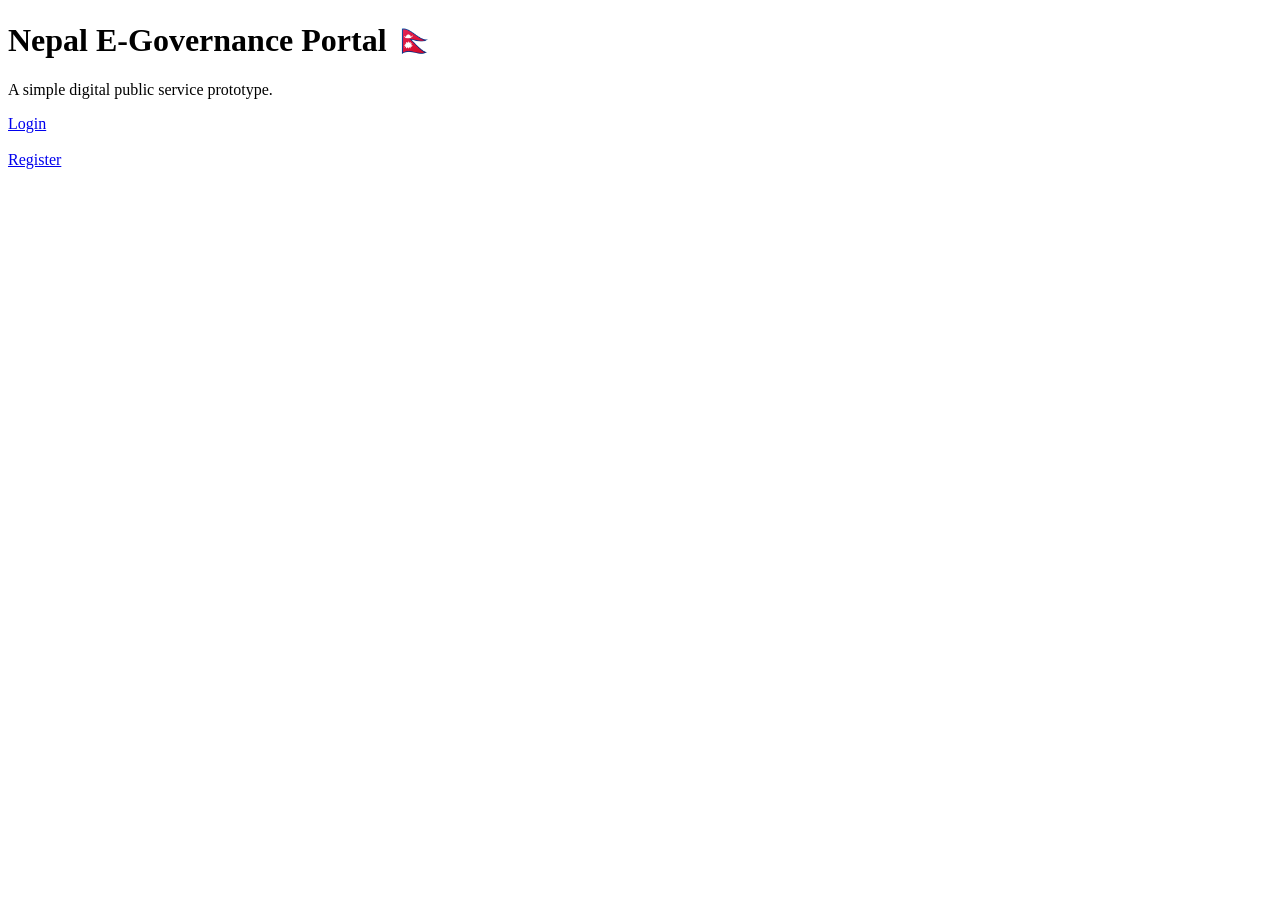
==== templates/index.html @ 8fc8a91c "Initial commit for Nepal E-Governance Portal" ====
<!DOCTYPE html>
<html>
<head>
    <title>Nepal E-Governance Portal</title>
</head>
<body>
    <h1>Nepal E-Governance Portal 🇳🇵</h1>
    <p>A simple digital public service prototype.</p>

    <a href="/login">Login</a><br><br>
    <a href="/register">Register</a>
</body>
</html>
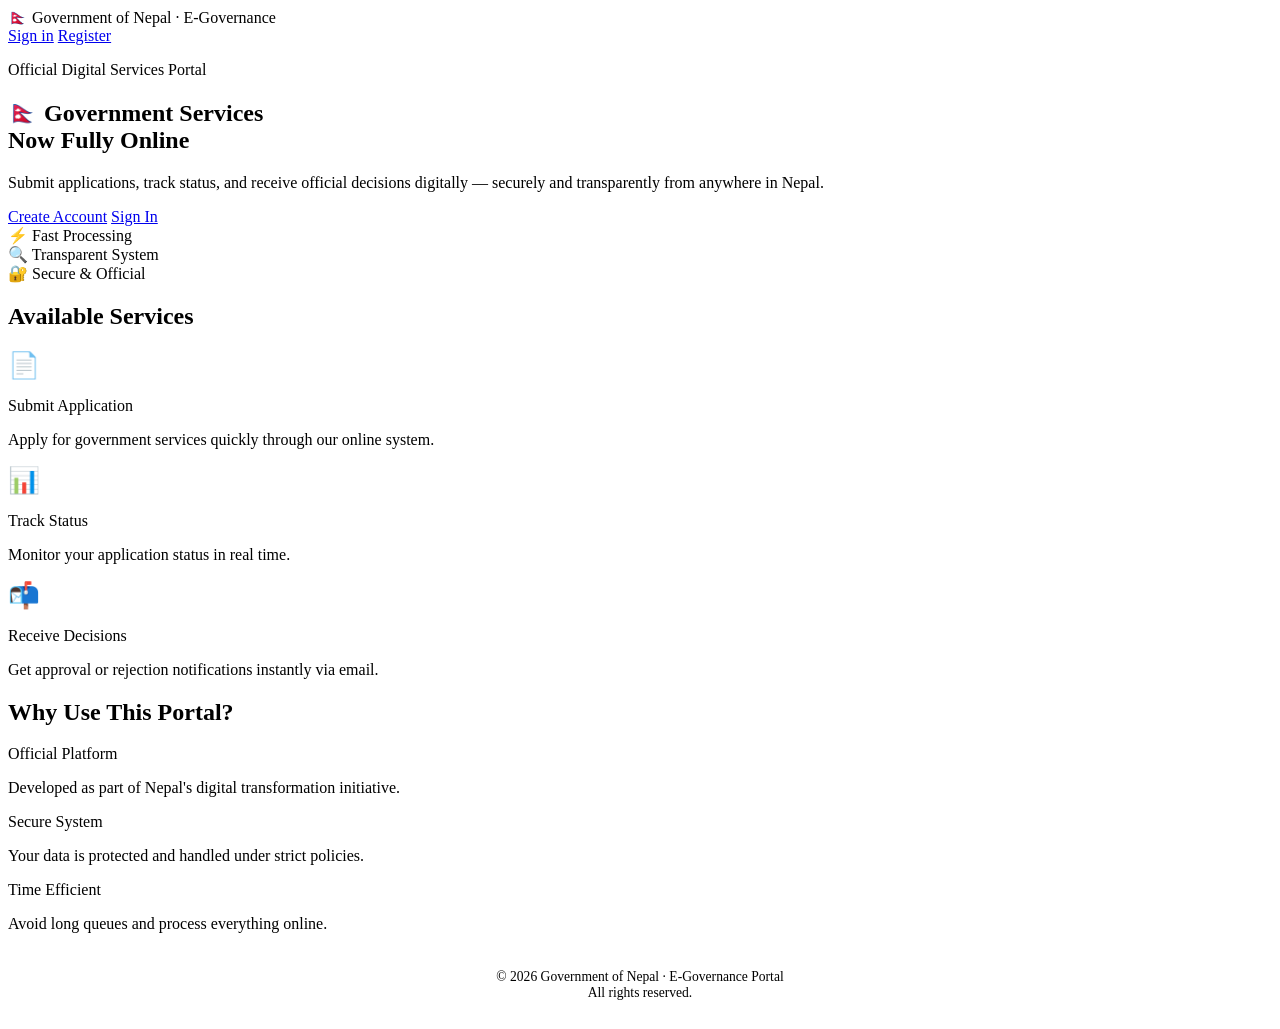
==== commit 928d71d1: "initial commit" ====
--- a/templates/index.html
+++ b/templates/index.html
@@ -1,13 +1,120 @@
 <!DOCTYPE html>
-<html>
+<html lang="en">
 <head>
+    <meta charset="UTF-8">
+    <meta name="viewport" content="width=device-width, initial-scale=1.0">
     <title>Nepal E-Governance Portal</title>
+    <link rel="stylesheet" href="{{ url_for('static', filename='style.css') }}">
 </head>
 <body>
-    <h1>Nepal E-Governance Portal 🇳🇵</h1>
-    <p>A simple digital public service prototype.</p>
 
-    <a href="/login">Login</a><br><br>
-    <a href="/register">Register</a>
+<!-- TOP NAV -->
+<nav class="topnav">
+    <div class="topnav-brand">
+        <span class="topnav-flag">🇳🇵</span>
+        <span class="topnav-name">Government of Nepal · E-Governance</span>
+    </div>
+    <div class="topnav-actions">
+        <a href="/login" class="btn btn-ghost">Sign in</a>
+        <a href="/register" class="btn btn-primary">Register</a>
+    </div>
+</nav>
+
+<!-- HERO -->
+<section class="hero">
+    <p class="hero-eyebrow">Official Digital Services Portal</p>
+
+    <h1 class="hero-title">
+        🇳🇵 Government Services<br>
+        Now Fully Online
+    </h1>
+
+    <p class="hero-subtitle">
+        Submit applications, track status, and receive official decisions digitally — 
+        securely and transparently from anywhere in Nepal.
+    </p>
+
+    <div class="hero-actions">
+        <a href="/register" class="btn btn-primary btn-lg">Create Account</a>
+        <a href="/login" class="btn btn-ghost btn-lg">Sign In</a>
+    </div>
+
+    <div class="hero-pillars">
+        <div class="pillar">⚡ Fast Processing</div>
+        <div class="pillar">🔍 Transparent System</div>
+        <div class="pillar">🔐 Secure & Official</div>
+    </div>
+</section>
+
+<!-- SERVICES -->
+<section class="section">
+    <h2 class="section-title">Available Services</h2>
+
+    <div class="grid-3">
+
+        <div class="card">
+            <div style="font-size:1.6rem;">📄</div>
+            <p class="card-title">Submit Application</p>
+            <p class="card-desc">
+                Apply for government services quickly through our online system.
+            </p>
+        </div>
+
+        <div class="card">
+            <div style="font-size:1.6rem;">📊</div>
+            <p class="card-title">Track Status</p>
+            <p class="card-desc">
+                Monitor your application status in real time.
+            </p>
+        </div>
+
+        <div class="card">
+            <div style="font-size:1.6rem;">📬</div>
+            <p class="card-title">Receive Decisions</p>
+            <p class="card-desc">
+                Get approval or rejection notifications instantly via email.
+            </p>
+        </div>
+
+    </div>
+</section>
+
+<!-- TRUST -->
+<section class="section" style="background:var(--card-bg);">
+    <h2 class="section-title">Why Use This Portal?</h2>
+
+    <div class="grid-3">
+
+        <div class="card">
+            <p class="card-title">Official Platform</p>
+            <p class="card-desc">
+                Developed as part of Nepal's digital transformation initiative.
+            </p>
+        </div>
+
+        <div class="card">
+            <p class="card-title">Secure System</p>
+            <p class="card-desc">
+                Your data is protected and handled under strict policies.
+            </p>
+        </div>
+
+        <div class="card">
+            <p class="card-title">Time Efficient</p>
+            <p class="card-desc">
+                Avoid long queues and process everything online.
+            </p>
+        </div>
+
+    </div>
+</section>
+
+<!-- FOOTER -->
+<footer style="padding:20px;text-align:center;font-size:.85rem;color:var(--text-mid);">
+    © 2026 Government of Nepal · E-Governance Portal  
+    <br>
+    All rights reserved.
+</footer>
+
 </body>
 </html>
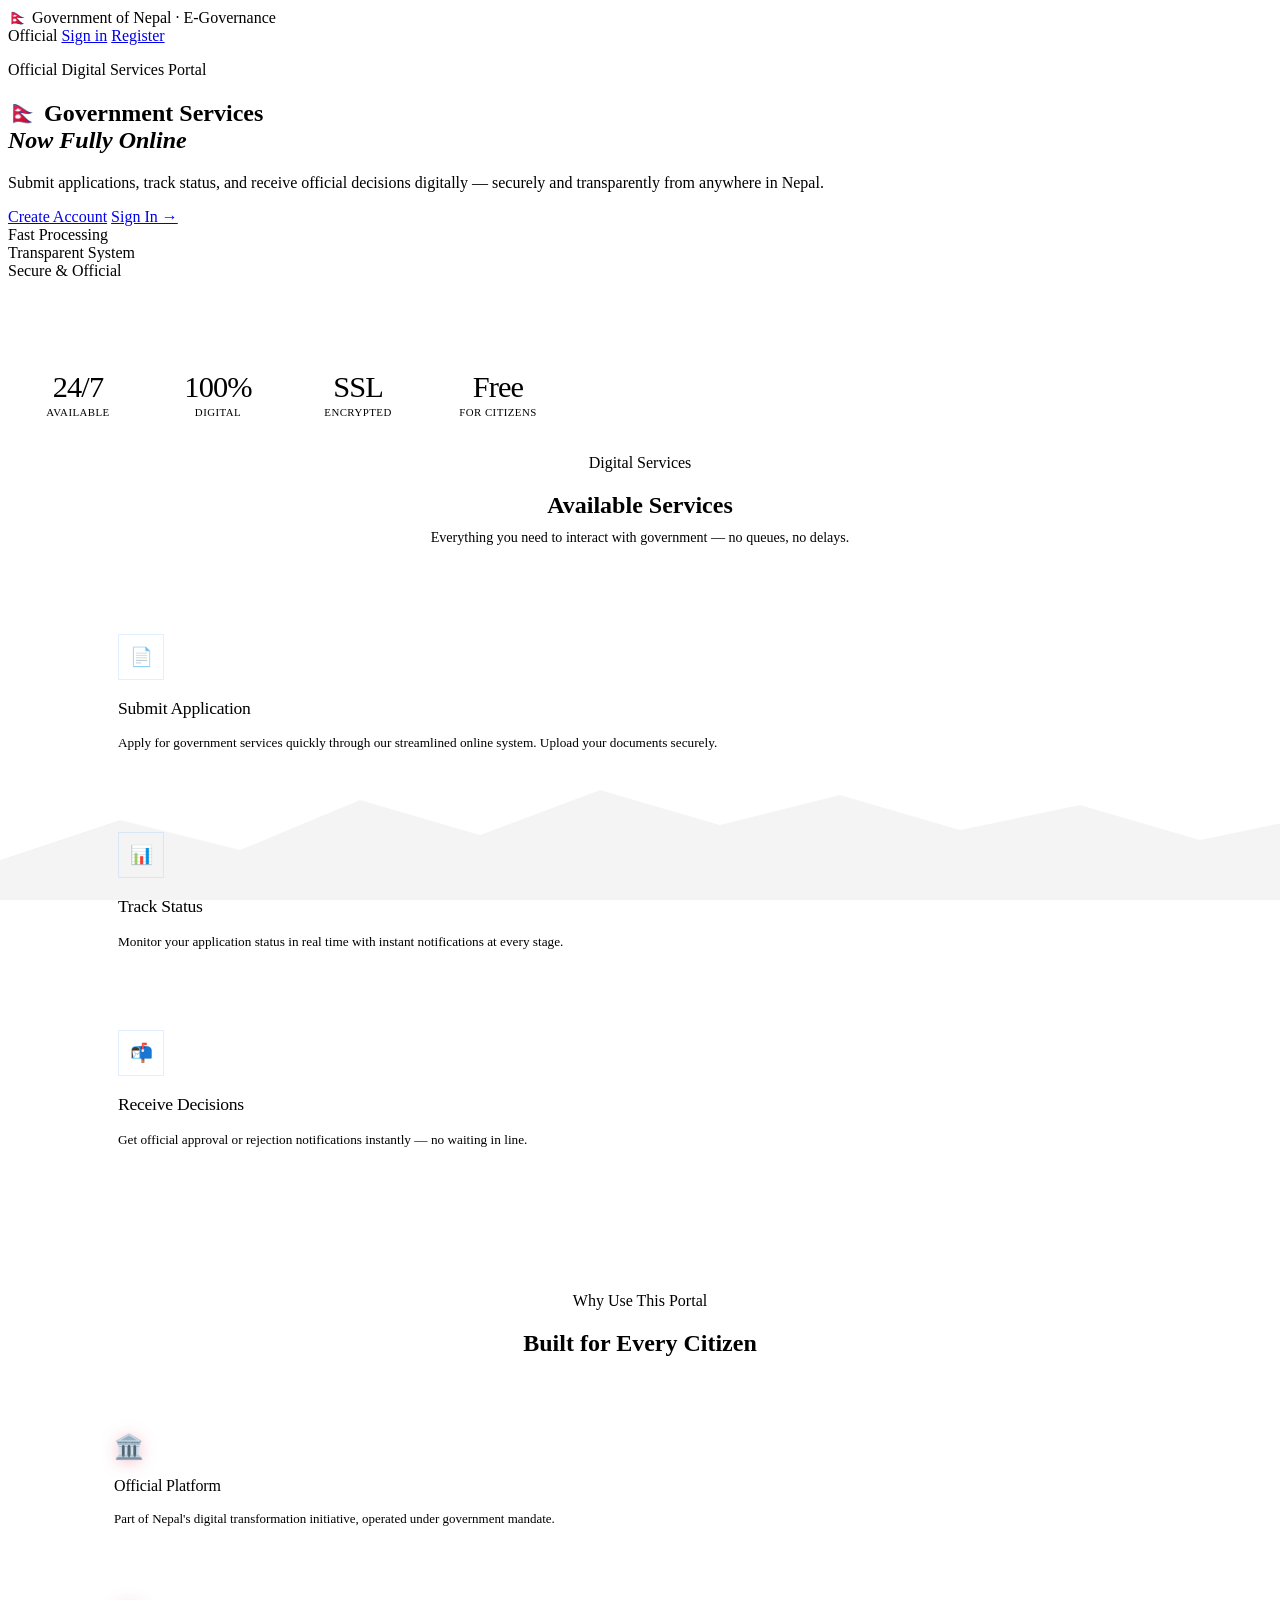
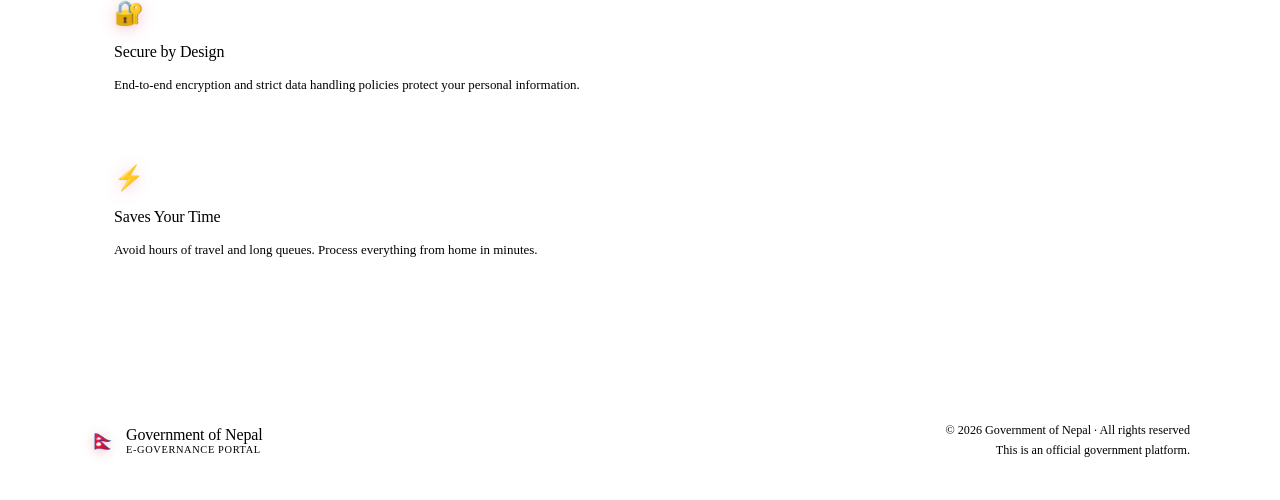
==== commit 9af00b11: "done" ====
--- a/templates/index.html
+++ b/templates/index.html
@@ -3,8 +3,204 @@
 <head>
     <meta charset="UTF-8">
     <meta name="viewport" content="width=device-width, initial-scale=1.0">
-    <title>Nepal E-Governance Portal</title>
+    <title>Nepal E-Governance Portal — Official Digital Services</title>
     <link rel="stylesheet" href="{{ url_for('static', filename='style.css') }}">
+    <style>
+        /* ── Hero stats strip ── */
+        .hero-stats {
+            display: flex;
+            gap: 0;
+            margin-top: 72px;
+            border: 1px solid var(--border);
+            border-radius: var(--radius-lg);
+            overflow: hidden;
+            background: var(--bg-surface);
+            animation: fadeUp var(--duration-enter) 400ms var(--ease-out-expo) both;
+            position: relative;
+            z-index: 1;
+        }
+
+        .hero-stat-item {
+            flex: 1;
+            padding: 20px 28px;
+            border-right: 1px solid var(--border);
+            text-align: center;
+        }
+
+        .hero-stat-item:last-child { border-right: none; }
+
+        .hero-stat-num {
+            font-family: 'Cormorant', serif;
+            font-size: 1.9rem;
+            font-weight: 500;
+            color: var(--text-high);
+            letter-spacing: -0.03em;
+            line-height: 1;
+            margin-bottom: 4px;
+        }
+
+        .hero-stat-label {
+            font-size: 0.68rem;
+            color: var(--text-low);
+            font-weight: 400;
+            letter-spacing: 0.04em;
+            text-transform: uppercase;
+        }
+
+        /* ── Feature grid ── */
+        .feature-card {
+            background: var(--bg-surface);
+            border: 1px solid var(--border);
+            border-radius: var(--radius-lg);
+            padding: 32px 28px;
+            transition: border-color var(--transition), transform var(--duration-slow) var(--ease-out-expo), box-shadow var(--duration-slow) var(--ease-out-expo);
+            position: relative;
+            overflow: hidden;
+        }
+
+        .feature-card::before {
+            content: '';
+            position: absolute;
+            top: 0; left: 0; right: 0;
+            height: 2px;
+            background: linear-gradient(90deg, transparent, var(--blue), transparent);
+            opacity: 0;
+            transition: opacity var(--transition);
+        }
+
+        .feature-card:hover {
+            border-color: var(--border-em);
+            transform: translateY(-3px);
+            box-shadow: var(--shadow-lg);
+        }
+
+        .feature-card:hover::before { opacity: 1; }
+
+        .feature-icon {
+            width: 44px;
+            height: 44px;
+            background: var(--blue-subtle);
+            border: 1px solid hsl(212 90% 60% / 0.15);
+            border-radius: var(--radius-md);
+            display: flex;
+            align-items: center;
+            justify-content: center;
+            font-size: 1.15rem;
+            margin-bottom: 18px;
+        }
+
+        .feature-title {
+            font-family: 'Cormorant', serif;
+            font-size: 1.1rem;
+            font-weight: 500;
+            color: var(--text-high);
+            letter-spacing: -0.015em;
+            margin-bottom: 8px;
+        }
+
+        .feature-desc {
+            font-size: 0.83rem;
+            color: var(--text-low);
+            font-weight: 300;
+            line-height: 1.7;
+        }
+
+        /* ── Trust section ── */
+        .trust-section {
+            background: var(--bg-surface);
+            border-top: 1px solid var(--border);
+            border-bottom: 1px solid var(--border);
+            padding: 80px 24px;
+        }
+
+        .trust-item {
+            background: var(--bg-elevated);
+            border: 1px solid var(--border);
+            border-radius: var(--radius-lg);
+            padding: 28px 24px;
+        }
+
+        .trust-icon {
+            font-size: 1.5rem;
+            margin-bottom: 14px;
+            filter: drop-shadow(0 2px 8px hsl(348 83% 47% / 0.25));
+        }
+
+        .trust-title {
+            font-family: 'Cormorant', serif;
+            font-size: 1rem;
+            font-weight: 500;
+            color: var(--text-high);
+            margin-bottom: 6px;
+            letter-spacing: -0.01em;
+        }
+
+        .trust-desc {
+            font-size: 0.81rem;
+            color: var(--text-low);
+            font-weight: 300;
+            line-height: 1.65;
+        }
+
+        /* ── Footer ── */
+        .site-footer {
+            border-top: 1px solid var(--border);
+            background: var(--bg-surface);
+            padding: 40px 24px 32px;
+        }
+
+        .footer-inner {
+            max-width: 1100px;
+            margin: 0 auto;
+            display: flex;
+            align-items: center;
+            justify-content: space-between;
+            gap: 24px;
+        }
+
+        .footer-brand {
+            display: flex;
+            align-items: center;
+            gap: 10px;
+        }
+
+        .footer-brand-name {
+            font-family: 'Cormorant', serif;
+            font-size: 1rem;
+            font-weight: 500;
+            color: var(--text-high);
+            letter-spacing: -0.01em;
+        }
+
+        .footer-meta {
+            font-size: 0.76rem;
+            color: var(--text-muted);
+            line-height: 1.6;
+            text-align: right;
+        }
+
+        /* ── Mountain silhouette decoration ── */
+        .mountain-deco {
+            position: absolute;
+            bottom: 0;
+            left: 0;
+            right: 0;
+            height: 120px;
+            z-index: 0;
+            pointer-events: none;
+            opacity: 0.04;
+        }
+
+        @media (max-width: 768px) {
+            .hero-stats { display: none; }
+            .footer-inner { flex-direction: column; text-align: center; }
+            .footer-meta { text-align: center; }
+        }
+
+        @media (max-width: 640px) {
+            .feature-card { padding: 24px 20px; }
+        }
+    </style>
 </head>
 <body>
 
@@ -15,6 +211,7 @@
         <span class="topnav-name">Government of Nepal · E-Governance</span>
     </div>
     <div class="topnav-actions">
+        <span class="nav-badge">Official</span>
         <a href="/login" class="btn btn-ghost">Sign in</a>
         <a href="/register" class="btn btn-primary">Register</a>
     </div>
@@ -22,11 +219,17 @@
 
 <!-- HERO -->
 <section class="hero">
+
+    <!-- Mountain silhouette -->
+    <svg class="mountain-deco" viewBox="0 0 1440 120" preserveAspectRatio="none" xmlns="http://www.w3.org/2000/svg">
+        <path d="M0,120 L0,80 L120,40 L240,70 L360,20 L480,55 L600,10 L720,45 L840,15 L960,50 L1080,25 L1200,60 L1320,35 L1440,65 L1440,120 Z" fill="currentColor"/>
+    </svg>
+
     <p class="hero-eyebrow">Official Digital Services Portal</p>
 
     <h1 class="hero-title">
         🇳🇵 Government Services<br>
-        Now Fully Online
+        <em>Now Fully Online</em>
     </h1>
 
     <p class="hero-subtitle">
@@ -36,85 +239,127 @@
 
     <div class="hero-actions">
         <a href="/register" class="btn btn-primary btn-lg">Create Account</a>
-        <a href="/login" class="btn btn-ghost btn-lg">Sign In</a>
+        <a href="/login" class="btn btn-ghost btn-lg">Sign In →</a>
     </div>
 
     <div class="hero-pillars">
-        <div class="pillar">⚡ Fast Processing</div>
-        <div class="pillar">🔍 Transparent System</div>
-        <div class="pillar">🔐 Secure & Official</div>
-    </div>
+        <div class="pillar"><span class="pillar-dot"></span> Fast Processing</div>
+        <div class="pillar"><span class="pillar-dot"></span> Transparent System</div>
+        <div class="pillar"><span class="pillar-dot"></span> Secure &amp; Official</div>
+    </div>
+
+    <!-- Stats Strip -->
+    <div class="hero-stats" style="max-width:560px;">
+        <div class="hero-stat-item">
+            <div class="hero-stat-num">24/7</div>
+            <div class="hero-stat-label">Available</div>
+        </div>
+        <div class="hero-stat-item">
+            <div class="hero-stat-num">100%</div>
+            <div class="hero-stat-label">Digital</div>
+        </div>
+        <div class="hero-stat-item">
+            <div class="hero-stat-num">SSL</div>
+            <div class="hero-stat-label">Encrypted</div>
+        </div>
+        <div class="hero-stat-item">
+            <div class="hero-stat-num">Free</div>
+            <div class="hero-stat-label">For Citizens</div>
+        </div>
+    </div>
+
 </section>
 
-<!-- SERVICES -->
-<section class="section">
-    <h2 class="section-title">Available Services</h2>
-
-    <div class="grid-3">
-
-        <div class="card">
-            <div style="font-size:1.6rem;">📄</div>
-            <p class="card-title">Submit Application</p>
-            <p class="card-desc">
-                Apply for government services quickly through our online system.
+<!-- SERVICES SECTION -->
+<section class="section" style="background:var(--bg-base);">
+    <div style="max-width:1100px; margin:0 auto;">
+        <div style="text-align:center; margin-bottom:56px;">
+            <p class="hero-eyebrow" style="justify-content:center; margin-bottom:12px;">Digital Services</p>
+            <h2 class="section-title" style="margin-bottom:0;">Available Services</h2>
+            <p style="font-size:0.88rem; color:var(--text-low); font-weight:300; margin-top:10px;">
+                Everything you need to interact with government — no queues, no delays.
             </p>
         </div>
 
-        <div class="card">
-            <div style="font-size:1.6rem;">📊</div>
-            <p class="card-title">Track Status</p>
-            <p class="card-desc">
-                Monitor your application status in real time.
-            </p>
-        </div>
-
-        <div class="card">
-            <div style="font-size:1.6rem;">📬</div>
-            <p class="card-title">Receive Decisions</p>
-            <p class="card-desc">
-                Get approval or rejection notifications instantly via email.
-            </p>
-        </div>
-
+        <div class="grid-3 animate-in">
+
+            <div class="feature-card stagger-1">
+                <div class="feature-icon">📄</div>
+                <p class="feature-title">Submit Application</p>
+                <p class="feature-desc">
+                    Apply for government services quickly through our streamlined online system. Upload your documents securely.
+                </p>
+            </div>
+
+            <div class="feature-card stagger-2">
+                <div class="feature-icon">📊</div>
+                <p class="feature-title">Track Status</p>
+                <p class="feature-desc">
+                    Monitor your application status in real time with instant notifications at every stage.
+                </p>
+            </div>
+
+            <div class="feature-card stagger-3">
+                <div class="feature-icon">📬</div>
+                <p class="feature-title">Receive Decisions</p>
+                <p class="feature-desc">
+                    Get official approval or rejection notifications instantly — no waiting in line.
+                </p>
+            </div>
+
+        </div>
     </div>
 </section>
 
-<!-- TRUST -->
-<section class="section" style="background:var(--card-bg);">
-    <h2 class="section-title">Why Use This Portal?</h2>
-
-    <div class="grid-3">
-
-        <div class="card">
-            <p class="card-title">Official Platform</p>
-            <p class="card-desc">
-                Developed as part of Nepal's digital transformation initiative.
-            </p>
-        </div>
-
-        <div class="card">
-            <p class="card-title">Secure System</p>
-            <p class="card-desc">
-                Your data is protected and handled under strict policies.
-            </p>
-        </div>
-
-        <div class="card">
-            <p class="card-title">Time Efficient</p>
-            <p class="card-desc">
-                Avoid long queues and process everything online.
-            </p>
-        </div>
-
-    </div>
-</section>
+<!-- TRUST SECTION -->
+<div class="trust-section">
+    <div style="max-width:1100px; margin:0 auto;">
+        <div style="text-align:center; margin-bottom:48px;">
+            <p class="hero-eyebrow" style="justify-content:center; margin-bottom:12px;">Why Use This Portal</p>
+            <h2 class="section-title" style="margin-bottom:0;">Built for Every Citizen</h2>
+        </div>
+
+        <div class="grid-3 animate-in">
+
+            <div class="trust-item stagger-1">
+                <div class="trust-icon">🏛️</div>
+                <p class="trust-title">Official Platform</p>
+                <p class="trust-desc">Part of Nepal's digital transformation initiative, operated under government mandate.</p>
+            </div>
+
+            <div class="trust-item stagger-2">
+                <div class="trust-icon">🔐</div>
+                <p class="trust-title">Secure by Design</p>
+                <p class="trust-desc">End-to-end encryption and strict data handling policies protect your personal information.</p>
+            </div>
+
+            <div class="trust-item stagger-3">
+                <div class="trust-icon">⚡</div>
+                <p class="trust-title">Saves Your Time</p>
+                <p class="trust-desc">Avoid hours of travel and long queues. Process everything from home in minutes.</p>
+            </div>
+
+        </div>
+    </div>
+</div>
 
 <!-- FOOTER -->
-<footer style="padding:20px;text-align:center;font-size:.85rem;color:var(--text-mid);">
-    © 2026 Government of Nepal · E-Governance Portal  
-    <br>
-    All rights reserved.
+<footer class="site-footer">
+    <div class="footer-inner">
+        <div class="footer-brand">
+            <span style="font-size:1.3rem; filter:drop-shadow(0 2px 6px hsl(348 83% 47% / 0.3));">🇳🇵</span>
+            <div>
+                <div class="footer-brand-name">Government of Nepal</div>
+                <div style="font-size:0.65rem; color:var(--text-muted); letter-spacing:0.06em; text-transform:uppercase;">E-Governance Portal</div>
+            </div>
+        </div>
+
+        <div class="footer-meta">
+            © 2026 Government of Nepal · All rights reserved<br>
+            <span style="color:var(--text-muted);">This is an official government platform.</span>
+        </div>
+    </div>
 </footer>
 
 </body>
-</html>+</html>
